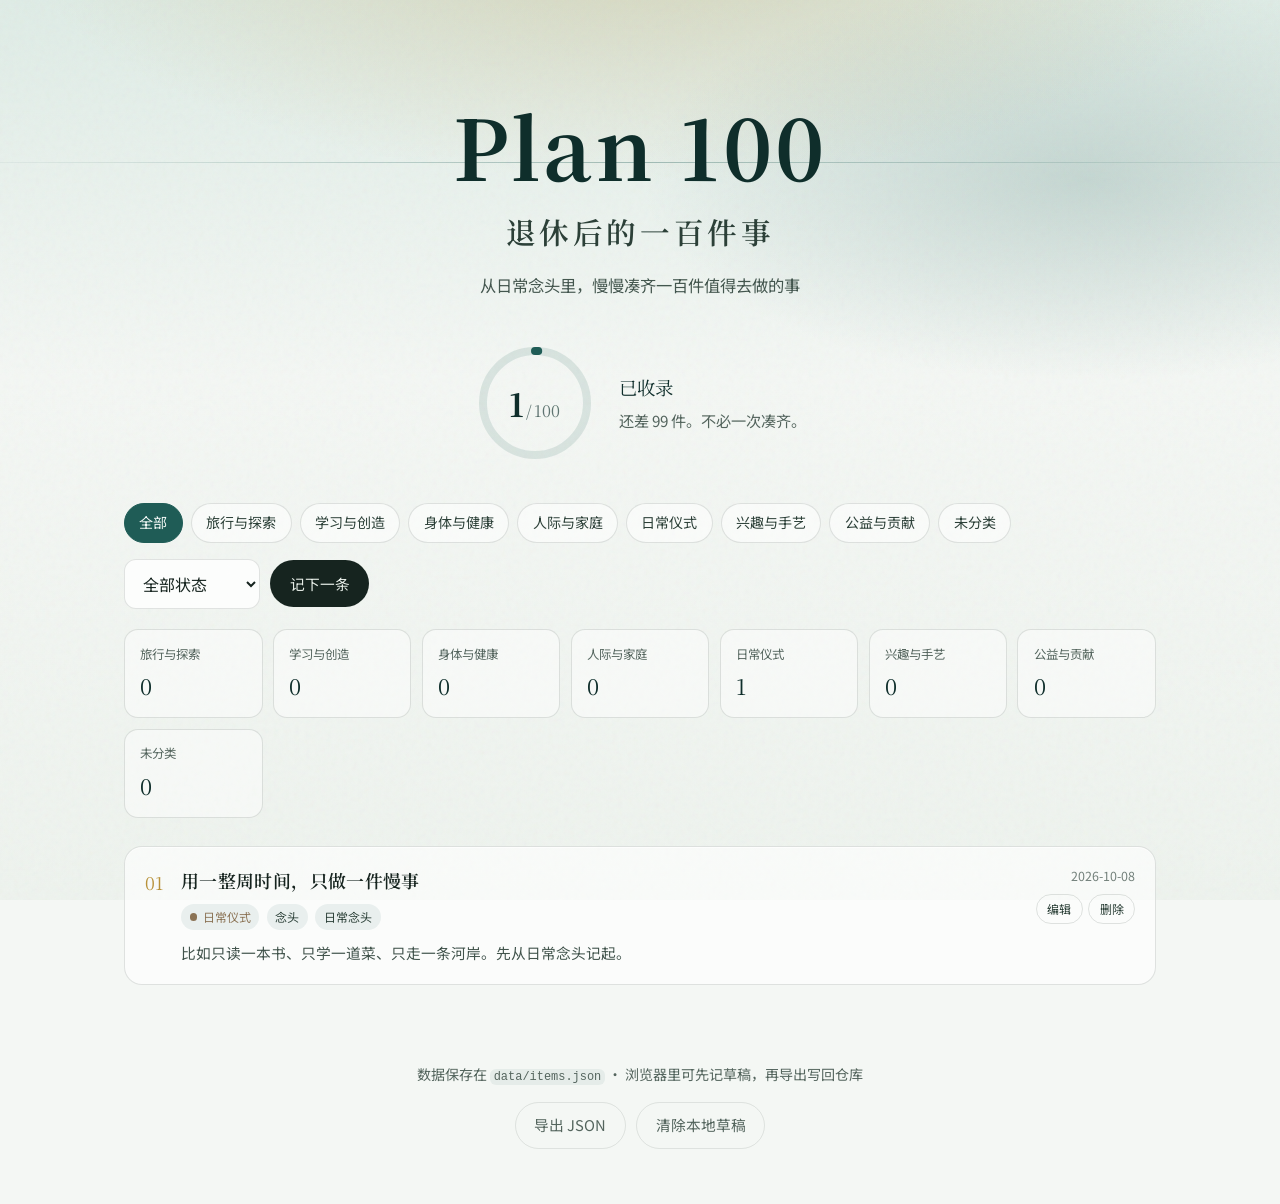
==== index.html @ b0f5d8f8 "Initialize Plan 100 static site for GitHub Pages. Track retirement wishes in data/items.json with a " ====
<!DOCTYPE html>
<html lang="zh-CN">
<head>
  <meta charset="UTF-8" />
  <meta name="viewport" content="width=device-width, initial-scale=1" />
  <meta name="description" content="退休后的一百件事 —— 从日常念头里，慢慢凑齐一百件值得去做的事" />
  <title>退休后的一百件事</title>
  <link rel="preconnect" href="https://fonts.googleapis.com" />
  <link rel="preconnect" href="https://fonts.gstatic.com" crossorigin />
  <link href="https://fonts.googleapis.com/css2?family=Noto+Sans+SC:wght@400;500;600&family=Noto+Serif+SC:wght@500;600;700&family=Newsreader:opsz,wght@6..72,500;6..72,600&display=swap" rel="stylesheet" />
  <link rel="stylesheet" href="css/style.css" />
</head>
<body>
  <div class="atmosphere" aria-hidden="true">
    <div class="horizon"></div>
    <div class="grain"></div>
  </div>

  <header class="hero">
    <p class="brand">Plan 100</p>
    <h1 id="site-title">退休后的一百件事</h1>
    <p class="lede" id="site-subtitle">从日常念头里，慢慢凑齐一百件值得去做的事</p>

    <div class="progress-block" aria-live="polite">
      <div class="progress-ring" role="img" aria-label="收集进度">
        <svg viewBox="0 0 120 120" width="120" height="120">
          <circle class="ring-track" cx="60" cy="60" r="52" />
          <circle class="ring-fill" id="ring-fill" cx="60" cy="60" r="52" />
        </svg>
        <div class="progress-num">
          <span id="count-current">0</span>
          <span class="progress-sep">/</span>
          <span id="count-goal">100</span>
        </div>
      </div>
      <div class="progress-copy">
        <p class="progress-label">已收录</p>
        <p class="progress-hint" id="progress-hint">每一条日常念头，都算数。</p>
      </div>
    </div>
  </header>

  <main class="main">
    <section class="toolbar" aria-label="筛选与操作">
      <div class="filters" id="filters" role="tablist" aria-label="按分类筛选"></div>
      <div class="toolbar-actions">
        <label class="status-filter">
          <span class="sr-only">状态</span>
          <select id="status-filter" aria-label="按状态筛选">
            <option value="all">全部状态</option>
            <option value="idea">念头</option>
            <option value="planned">打算做</option>
            <option value="doing">进行中</option>
            <option value="done">已完成</option>
          </select>
        </label>
        <button type="button" class="btn btn-primary" id="btn-add">记下一条</button>
      </div>
    </section>

    <section class="stats" id="stats" aria-label="分类概览"></section>

    <section class="board" aria-label="事项列表">
      <ul class="item-list" id="item-list"></ul>
      <p class="empty" id="empty-state" hidden>还没有符合条件的条目。从今天的一个念头开始吧。</p>
    </section>
  </main>

  <footer class="footer">
    <p>数据保存在 <code>data/items.json</code> · 浏览器里可先记草稿，再导出写回仓库</p>
    <div class="footer-actions">
      <button type="button" class="btn btn-ghost" id="btn-export">导出 JSON</button>
      <button type="button" class="btn btn-ghost" id="btn-reset-draft">清除本地草稿</button>
    </div>
  </footer>

  <dialog class="modal" id="item-modal" aria-labelledby="modal-title">
    <form method="dialog" id="item-form" class="modal-panel">
      <header class="modal-header">
        <h2 id="modal-title">记下一条</h2>
        <button type="submit" value="cancel" class="icon-close" aria-label="关闭">×</button>
      </header>

      <div class="modal-body">
        <label>
          想做的事
          <input type="text" name="title" id="field-title" required maxlength="80" placeholder="例如：学会修一把椅子" />
        </label>
        <label>
          分类
          <select name="category" id="field-category" required></select>
        </label>
        <label>
          状态
          <select name="status" id="field-status">
            <option value="idea">念头</option>
            <option value="planned">打算做</option>
            <option value="doing">进行中</option>
            <option value="done">已完成</option>
          </select>
        </label>
        <label>
          念头从哪来
          <input type="text" name="source" id="field-source" maxlength="40" placeholder="日常 / 旅行 / 聊天 / 读书…" />
        </label>
        <label>
          备注
          <textarea name="note" id="field-note" rows="3" maxlength="280" placeholder="为什么想做、什么时候想到的…"></textarea>
        </label>
      </div>

      <footer class="modal-footer">
        <button type="submit" value="cancel" class="btn btn-ghost">取消</button>
        <button type="submit" value="save" class="btn btn-primary" id="btn-save">保存到本地</button>
      </footer>
    </form>
  </dialog>

  <script src="js/app.js" type="module"></script>
</body>
</html>
---- css/style.css ----
:root {
  --ink: #16241f;
  --ink-soft: #2c4038;
  --mist: #e8efe9;
  --paper: #f4f7f4;
  --sand: #d9c4a0;
  --gold: #b8923a;
  --teal: #1f5c56;
  --teal-deep: #0f2e2b;
  --line: rgba(22, 36, 31, 0.12);
  --shadow: 0 18px 50px rgba(15, 46, 43, 0.18);
  --radius: 18px;
  --font-display: "Noto Serif SC", "Newsreader", Georgia, serif;
  --font-body: "Noto Sans SC", "Helvetica Neue", sans-serif;
  --max: 1080px;
}

*,
*::before,
*::after {
  box-sizing: border-box;
}

html {
  scroll-behavior: smooth;
}

body {
  margin: 0;
  min-height: 100vh;
  color: var(--ink);
  font-family: var(--font-body);
  background: var(--paper);
  line-height: 1.65;
  overflow-x: hidden;
}

.atmosphere {
  position: fixed;
  inset: 0;
  z-index: -1;
  background:
    radial-gradient(ellipse 90% 55% at 50% -10%, rgba(184, 146, 58, 0.28), transparent 55%),
    radial-gradient(ellipse 70% 45% at 85% 20%, rgba(31, 92, 86, 0.18), transparent 50%),
    linear-gradient(180deg, #dfece6 0%, var(--paper) 42%, #eef3ee 100%);
}

.horizon {
  position: absolute;
  left: -10%;
  right: -10%;
  top: 18vh;
  height: 1px;
  background: linear-gradient(90deg, transparent, rgba(31, 92, 86, 0.35), transparent);
  transform: scaleX(0.96);
  animation: horizon-breathe 8s ease-in-out infinite;
}

.grain {
  position: absolute;
  inset: 0;
  opacity: 0.045;
  background-image: url("data:image/svg+xml,%3Csvg viewBox='0 0 200 200' xmlns='http://www.w3.org/2000/svg'%3E%3Cfilter id='n'%3E%3CfeTurbulence type='fractalNoise' baseFrequency='0.85' numOctaves='3' stitchTiles='stitch'/%3E%3C/filter%3E%3Crect width='100%25' height='100%25' filter='url(%23n)'/%3E%3C/svg%3E");
  pointer-events: none;
}

@keyframes horizon-breathe {
  0%, 100% { opacity: 0.45; transform: scaleX(0.94); }
  50% { opacity: 0.85; transform: scaleX(1); }
}

.sr-only {
  position: absolute;
  width: 1px;
  height: 1px;
  padding: 0;
  margin: -1px;
  overflow: hidden;
  clip: rect(0, 0, 0, 0);
  border: 0;
}

.hero {
  max-width: var(--max);
  margin: 0 auto;
  padding: clamp(3.5rem, 10vw, 6.5rem) 1.5rem 2.5rem;
  text-align: center;
  animation: rise 0.9s ease both;
}

@keyframes rise {
  from { opacity: 0; transform: translateY(18px); }
  to { opacity: 1; transform: translateY(0); }
}

.brand {
  margin: 0 0 1.25rem;
  font-family: var(--font-display);
  font-size: clamp(2.8rem, 8vw, 5.2rem);
  font-weight: 700;
  letter-spacing: 0.04em;
  line-height: 1;
  color: var(--teal-deep);
}

.hero h1 {
  margin: 0;
  font-family: var(--font-display);
  font-size: clamp(1.35rem, 3.2vw, 1.85rem);
  font-weight: 600;
  letter-spacing: 0.12em;
  color: var(--ink-soft);
}

.lede {
  max-width: 28em;
  margin: 1rem auto 0;
  color: var(--ink-soft);
  font-size: 1.02rem;
  opacity: 0.88;
}

.progress-block {
  display: flex;
  align-items: center;
  justify-content: center;
  gap: 1.5rem;
  margin-top: 2.75rem;
  text-align: left;
  animation: rise 1.1s 0.15s ease both;
}

.progress-ring {
  position: relative;
  width: 120px;
  height: 120px;
  flex-shrink: 0;
}

.progress-ring svg {
  transform: rotate(-90deg);
}

.ring-track,
.ring-fill {
  fill: none;
  stroke-width: 8;
}

.ring-track {
  stroke: rgba(31, 92, 86, 0.12);
}

.ring-fill {
  stroke: var(--teal);
  stroke-linecap: round;
  stroke-dasharray: 326.73;
  stroke-dashoffset: 326.73;
  transition: stroke-dashoffset 0.8s ease;
}

.progress-num {
  position: absolute;
  inset: 0;
  display: grid;
  place-content: center;
  grid-auto-flow: column;
  align-items: baseline;
  gap: 0.15rem;
  font-family: var(--font-display);
  color: var(--teal-deep);
}

#count-current {
  font-size: 2rem;
  font-weight: 700;
}

.progress-sep,
#count-goal {
  font-size: 1rem;
  opacity: 0.65;
}

.progress-label {
  margin: 0;
  font-family: var(--font-display);
  font-size: 1.15rem;
  color: var(--teal-deep);
}

.progress-hint {
  margin: 0.35rem 0 0;
  max-width: 16em;
  color: var(--ink-soft);
  font-size: 0.95rem;
  opacity: 0.8;
}

.main {
  max-width: var(--max);
  margin: 0 auto;
  padding: 0 1.5rem 4rem;
}

.toolbar {
  display: flex;
  flex-wrap: wrap;
  align-items: center;
  justify-content: space-between;
  gap: 1rem;
  margin-bottom: 1.25rem;
  animation: rise 1s 0.25s ease both;
}

.filters {
  display: flex;
  flex-wrap: wrap;
  gap: 0.5rem;
}

.filter-chip {
  border: 1px solid var(--line);
  background: rgba(255, 255, 255, 0.55);
  color: var(--ink-soft);
  border-radius: 999px;
  padding: 0.45rem 0.9rem;
  font: inherit;
  font-size: 0.88rem;
  cursor: pointer;
  transition: background 0.2s ease, border-color 0.2s ease, transform 0.2s ease;
}

.filter-chip:hover {
  transform: translateY(-1px);
  border-color: rgba(31, 92, 86, 0.35);
}

.filter-chip[aria-selected="true"] {
  background: var(--teal);
  border-color: var(--teal);
  color: #f7fbf9;
}

.toolbar-actions {
  display: flex;
  flex-wrap: wrap;
  gap: 0.65rem;
  align-items: center;
}

.status-filter select,
.modal-body select,
.modal-body input,
.modal-body textarea {
  width: 100%;
  border: 1px solid var(--line);
  border-radius: 12px;
  padding: 0.7rem 0.85rem;
  font: inherit;
  background: rgba(255, 255, 255, 0.8);
  color: var(--ink);
}

.status-filter select {
  width: auto;
  min-width: 8.5rem;
}

.btn {
  border: 1px solid transparent;
  border-radius: 999px;
  padding: 0.65rem 1.15rem;
  font: inherit;
  font-size: 0.92rem;
  cursor: pointer;
  transition: transform 0.2s ease, background 0.2s ease, border-color 0.2s ease;
}

.btn:hover {
  transform: translateY(-1px);
}

.btn-primary {
  background: var(--ink);
  color: var(--mist);
}

.btn-primary:hover {
  background: var(--teal-deep);
}

.btn-ghost {
  background: transparent;
  border-color: var(--line);
  color: var(--ink-soft);
}

.stats {
  display: grid;
  grid-template-columns: repeat(auto-fill, minmax(120px, 1fr));
  gap: 0.65rem;
  margin-bottom: 1.75rem;
  animation: rise 1s 0.35s ease both;
}

.stat-card {
  padding: 0.85rem 0.95rem;
  border-radius: 14px;
  background: rgba(255, 255, 255, 0.45);
  border: 1px solid var(--line);
}

.stat-card .name {
  display: block;
  font-size: 0.78rem;
  color: var(--ink-soft);
  opacity: 0.8;
}

.stat-card .num {
  display: block;
  margin-top: 0.25rem;
  font-family: var(--font-display);
  font-size: 1.35rem;
  color: var(--teal-deep);
}

.item-list {
  list-style: none;
  margin: 0;
  padding: 0;
  display: grid;
  gap: 0.9rem;
}

.item {
  display: grid;
  grid-template-columns: auto 1fr auto;
  gap: 1rem;
  align-items: start;
  padding: 1.15rem 1.25rem;
  border-radius: var(--radius);
  background: rgba(255, 255, 255, 0.62);
  border: 1px solid var(--line);
  box-shadow: 0 1px 0 rgba(255, 255, 255, 0.6) inset;
  transition: transform 0.25s ease, box-shadow 0.25s ease;
  animation: rise 0.55s ease both;
}

.item:hover {
  transform: translateY(-2px);
  box-shadow: var(--shadow);
}

.item-index {
  font-family: var(--font-display);
  font-size: 1.1rem;
  color: var(--gold);
  min-width: 2ch;
  padding-top: 0.15rem;
}

.item-body h3 {
  margin: 0;
  font-family: var(--font-display);
  font-size: 1.12rem;
  font-weight: 600;
  letter-spacing: 0.02em;
}

.item-meta {
  display: flex;
  flex-wrap: wrap;
  gap: 0.45rem;
  margin-top: 0.55rem;
}

.tag {
  display: inline-flex;
  align-items: center;
  gap: 0.35rem;
  padding: 0.2rem 0.55rem;
  border-radius: 999px;
  font-size: 0.75rem;
  background: rgba(31, 92, 86, 0.08);
  color: var(--ink-soft);
}

.tag-dot {
  width: 0.45rem;
  height: 0.45rem;
  border-radius: 50%;
  background: currentColor;
}

.item-note {
  margin: 0.7rem 0 0;
  color: var(--ink-soft);
  font-size: 0.92rem;
  opacity: 0.9;
}

.item-side {
  display: flex;
  flex-direction: column;
  align-items: flex-end;
  gap: 0.5rem;
}

.item-date {
  font-size: 0.78rem;
  color: var(--ink-soft);
  opacity: 0.65;
  white-space: nowrap;
}

.item-actions {
  display: flex;
  gap: 0.35rem;
}

.item-actions button {
  border: 1px solid var(--line);
  background: transparent;
  border-radius: 999px;
  padding: 0.25rem 0.65rem;
  font: inherit;
  font-size: 0.75rem;
  color: var(--ink-soft);
  cursor: pointer;
}

.empty {
  text-align: center;
  padding: 3rem 1rem;
  color: var(--ink-soft);
  opacity: 0.75;
}

.footer {
  max-width: var(--max);
  margin: 0 auto;
  padding: 0 1.5rem 3.5rem;
  text-align: center;
  color: var(--ink-soft);
  font-size: 0.88rem;
  opacity: 0.8;
}

.footer code {
  font-size: 0.85em;
  padding: 0.1em 0.35em;
  border-radius: 6px;
  background: rgba(31, 92, 86, 0.08);
}

.footer-actions {
  display: flex;
  justify-content: center;
  gap: 0.65rem;
  margin-top: 0.85rem;
  flex-wrap: wrap;
}

.modal {
  border: none;
  padding: 0;
  background: transparent;
  max-width: calc(100vw - 2rem);
}

.modal::backdrop {
  background: rgba(15, 46, 43, 0.45);
  backdrop-filter: blur(4px);
}

.modal-panel {
  width: min(440px, 100%);
  margin: auto;
  border-radius: 22px;
  background: var(--paper);
  border: 1px solid rgba(255, 255, 255, 0.5);
  box-shadow: var(--shadow);
  overflow: hidden;
  animation: rise 0.35s ease both;
}

.modal-header,
.modal-footer {
  display: flex;
  align-items: center;
  justify-content: space-between;
  padding: 1rem 1.25rem;
}

.modal-header {
  border-bottom: 1px solid var(--line);
}

.modal-header h2 {
  margin: 0;
  font-family: var(--font-display);
  font-size: 1.2rem;
}

.icon-close {
  border: none;
  background: transparent;
  font-size: 1.6rem;
  line-height: 1;
  color: var(--ink-soft);
  cursor: pointer;
}

.modal-body {
  display: grid;
  gap: 0.9rem;
  padding: 1.15rem 1.25rem;
}

.modal-body label {
  display: grid;
  gap: 0.35rem;
  font-size: 0.88rem;
  color: var(--ink-soft);
}

.modal-footer {
  border-top: 1px solid var(--line);
  justify-content: flex-end;
  gap: 0.5rem;
}

@media (max-width: 720px) {
  .progress-block {
    flex-direction: column;
    text-align: center;
  }

  .progress-hint {
    max-width: none;
  }

  .item {
    grid-template-columns: auto 1fr;
  }

  .item-side {
    grid-column: 1 / -1;
    flex-direction: row;
    justify-content: space-between;
    align-items: center;
  }
}
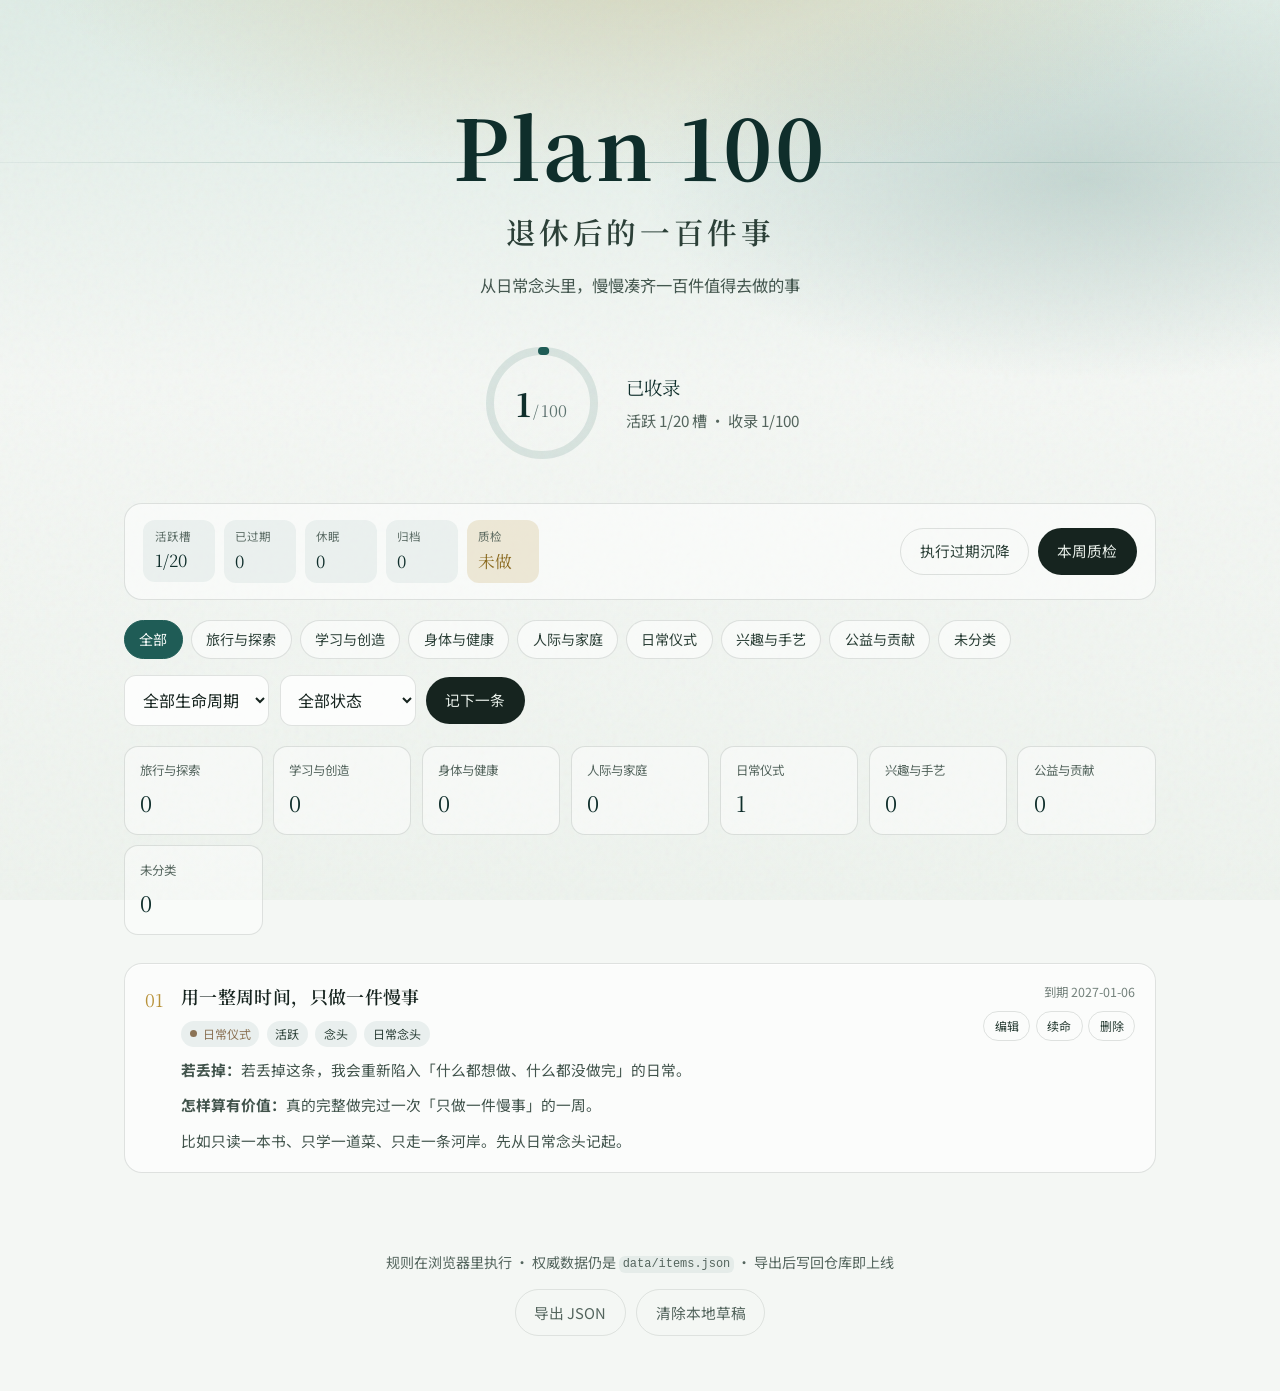
==== commit 4e5add24: "Add browser-side governance so Plan 100 can grow in quality, not just count. Enforce active slots, b" ====
--- a/index.html
+++ b/index.html
@@ -41,9 +41,27 @@
   </header>
 
   <main class="main">
+    <section class="gov-bar" id="gov-bar" aria-label="增质治理">
+      <div class="gov-metrics" id="gov-metrics"></div>
+      <div class="gov-actions">
+        <button type="button" class="btn btn-ghost" id="btn-apply-decay">执行过期沉降</button>
+        <button type="button" class="btn btn-primary" id="btn-review">本周质检</button>
+      </div>
+    </section>
+
     <section class="toolbar" aria-label="筛选与操作">
       <div class="filters" id="filters" role="tablist" aria-label="按分类筛选"></div>
       <div class="toolbar-actions">
+        <label class="status-filter">
+          <span class="sr-only">生命周期</span>
+          <select id="lane-filter" aria-label="按生命周期筛选">
+            <option value="all">全部生命周期</option>
+            <option value="draft">草稿</option>
+            <option value="active">活跃</option>
+            <option value="dormant">休眠</option>
+            <option value="archived">归档</option>
+          </select>
+        </label>
         <label class="status-filter">
           <span class="sr-only">状态</span>
           <select id="status-filter" aria-label="按状态筛选">
@@ -67,7 +85,7 @@
   </main>
 
   <footer class="footer">
-    <p>数据保存在 <code>data/items.json</code> · 浏览器里可先记草稿，再导出写回仓库</p>
+    <p>规则在浏览器里执行 · 权威数据仍是 <code>data/items.json</code> · 导出后写回仓库即上线</p>
     <div class="footer-actions">
       <button type="button" class="btn btn-ghost" id="btn-export">导出 JSON</button>
       <button type="button" class="btn btn-ghost" id="btn-reset-draft">清除本地草稿</button>
@@ -75,7 +93,7 @@
   </footer>
 
   <dialog class="modal" id="item-modal" aria-labelledby="modal-title">
-    <form method="dialog" id="item-form" class="modal-panel">
+    <form method="dialog" id="item-form" class="modal-panel modal-wide">
       <header class="modal-header">
         <h2 id="modal-title">记下一条</h2>
         <button type="submit" value="cancel" class="icon-close" aria-label="关闭">×</button>
@@ -86,18 +104,41 @@
           想做的事
           <input type="text" name="title" id="field-title" required maxlength="80" placeholder="例如：学会修一把椅子" />
         </label>
+        <div class="field-row">
+          <label>
+            分类
+            <select name="category" id="field-category" required></select>
+          </label>
+          <label>
+            状态
+            <select name="status" id="field-status">
+              <option value="idea">念头</option>
+              <option value="planned">打算做</option>
+              <option value="doing">进行中</option>
+              <option value="done">已完成</option>
+            </select>
+          </label>
+          <label>
+            生命周期
+            <select name="lane" id="field-lane">
+              <option value="draft">草稿（不占槽）</option>
+              <option value="active">活跃（占槽）</option>
+              <option value="dormant">休眠</option>
+              <option value="archived">归档</option>
+            </select>
+          </label>
+        </div>
         <label>
-          分类
-          <select name="category" id="field-category" required></select>
+          出生证明 · 若丢掉它，我会失去什么？
+          <textarea name="whyLose" id="field-why-lose" rows="2" maxlength="200" required placeholder="写不出就先留在草稿，别占活跃槽"></textarea>
         </label>
         <label>
-          状态
-          <select name="status" id="field-status">
-            <option value="idea">念头</option>
-            <option value="planned">打算做</option>
-            <option value="doing">进行中</option>
-            <option value="done">已完成</option>
-          </select>
+          轨道 B · 怎样才算它真的有价值？
+          <textarea name="signal" id="field-signal" rows="2" maxlength="200" required placeholder="可观察的结果，不是「感觉还不错」"></textarea>
+        </label>
+        <label>
+          新建税 · 为何不能并入已有条目？（新建时填写）
+          <input type="text" name="mergeOf" id="field-merge-of" maxlength="120" placeholder="例如：与「慢事周」不同，因为……；并入则可写：并入 #1" />
         </label>
         <label>
           念头从哪来
@@ -105,17 +146,37 @@
         </label>
         <label>
           备注
-          <textarea name="note" id="field-note" rows="3" maxlength="280" placeholder="为什么想做、什么时候想到的…"></textarea>
+          <textarea name="note" id="field-note" rows="2" maxlength="280" placeholder="为什么想做、什么时候想到的…"></textarea>
         </label>
+        <p class="form-hint" id="slot-hint"></p>
       </div>
 
       <footer class="modal-footer">
         <button type="submit" value="cancel" class="btn btn-ghost">取消</button>
+        <button type="button" class="btn btn-ghost" id="btn-renew" hidden>续命 90 天</button>
         <button type="submit" value="save" class="btn btn-primary" id="btn-save">保存到本地</button>
       </footer>
     </form>
   </dialog>
 
+  <dialog class="modal" id="review-modal" aria-labelledby="review-title">
+    <div class="modal-panel modal-wide">
+      <header class="modal-header">
+        <h2 id="review-title">本周质检</h2>
+        <button type="button" class="icon-close" id="review-close" aria-label="关闭">×</button>
+      </header>
+      <div class="modal-body">
+        <p class="form-hint">从活跃槽随机抽若干条。对每条做「杀伤测试」：若它其实不重要，你敢把它降为休眠吗？</p>
+        <ul class="review-list" id="review-list"></ul>
+        <p class="empty" id="review-empty" hidden>当前没有活跃条目可抽检。</p>
+      </div>
+      <footer class="modal-footer">
+        <button type="button" class="btn btn-ghost" id="review-reshuffle">换一批</button>
+        <button type="button" class="btn btn-primary" id="review-done">完成本周质检</button>
+      </footer>
+    </div>
+  </dialog>
+
   <script src="js/app.js" type="module"></script>
 </body>
 </html>
--- a/css/style.css
+++ b/css/style.css
@@ -203,6 +203,61 @@
   padding: 0 1.5rem 4rem;
 }
 
+.gov-bar {
+  display: flex;
+  flex-wrap: wrap;
+  align-items: center;
+  justify-content: space-between;
+  gap: 1rem;
+  margin-bottom: 1.25rem;
+  padding: 1rem 1.15rem;
+  border-radius: var(--radius);
+  background: rgba(255, 255, 255, 0.5);
+  border: 1px solid var(--line);
+  animation: rise 1s 0.2s ease both;
+}
+
+.gov-metrics {
+  display: flex;
+  flex-wrap: wrap;
+  gap: 0.55rem;
+}
+
+.gov-chip {
+  display: grid;
+  gap: 0.1rem;
+  min-width: 4.5rem;
+  padding: 0.45rem 0.7rem;
+  border-radius: 12px;
+  background: rgba(31, 92, 86, 0.06);
+}
+
+.gov-chip .k {
+  font-size: 0.72rem;
+  color: var(--ink-soft);
+  opacity: 0.75;
+}
+
+.gov-chip .v {
+  font-family: var(--font-display);
+  font-size: 1.05rem;
+  color: var(--teal-deep);
+}
+
+.gov-chip.warn {
+  background: rgba(184, 146, 58, 0.18);
+}
+
+.gov-chip.warn .v {
+  color: #8a6a1f;
+}
+
+.gov-actions {
+  display: flex;
+  flex-wrap: wrap;
+  gap: 0.55rem;
+}
+
 .toolbar {
   display: flex;
   flex-wrap: wrap;
@@ -353,6 +408,79 @@
   box-shadow: var(--shadow);
 }
 
+.item-expired {
+  border-color: rgba(184, 146, 58, 0.55);
+  background: rgba(255, 248, 230, 0.7);
+}
+
+.lane-dormant,
+.lane-archived {
+  opacity: 0.78;
+}
+
+.tag-warn {
+  background: rgba(184, 146, 58, 0.22) !important;
+  color: #7a5c14 !important;
+}
+
+.field-row {
+  display: grid;
+  grid-template-columns: repeat(3, 1fr);
+  gap: 0.75rem;
+}
+
+.form-hint {
+  margin: 0;
+  font-size: 0.85rem;
+  color: var(--ink-soft);
+  opacity: 0.85;
+}
+
+.form-hint.warn {
+  color: #8a6a1f;
+  opacity: 1;
+}
+
+.modal-wide {
+  width: min(560px, 100%);
+}
+
+.modal-panel.modal-wide {
+  width: min(560px, 100%);
+}
+
+.review-list {
+  list-style: none;
+  margin: 0;
+  padding: 0;
+  display: grid;
+  gap: 0.85rem;
+}
+
+.review-item {
+  padding: 0.9rem 1rem;
+  border-radius: 14px;
+  border: 1px solid var(--line);
+  background: rgba(255, 255, 255, 0.55);
+}
+
+.review-item h3 {
+  margin: 0 0 0.5rem;
+  font-family: var(--font-display);
+  font-size: 1.05rem;
+}
+
+.review-item p {
+  margin: 0.35rem 0;
+  font-size: 0.9rem;
+  color: var(--ink-soft);
+}
+
+.review-item.reviewed {
+  opacity: 0.65;
+  border-color: rgba(31, 92, 86, 0.35);
+}
+
 .item-index {
   font-family: var(--font-display);
   font-size: 1.1rem;
@@ -542,6 +670,10 @@
     max-width: none;
   }
 
+  .field-row {
+    grid-template-columns: 1fr;
+  }
+
   .item {
     grid-template-columns: auto 1fr;
   }
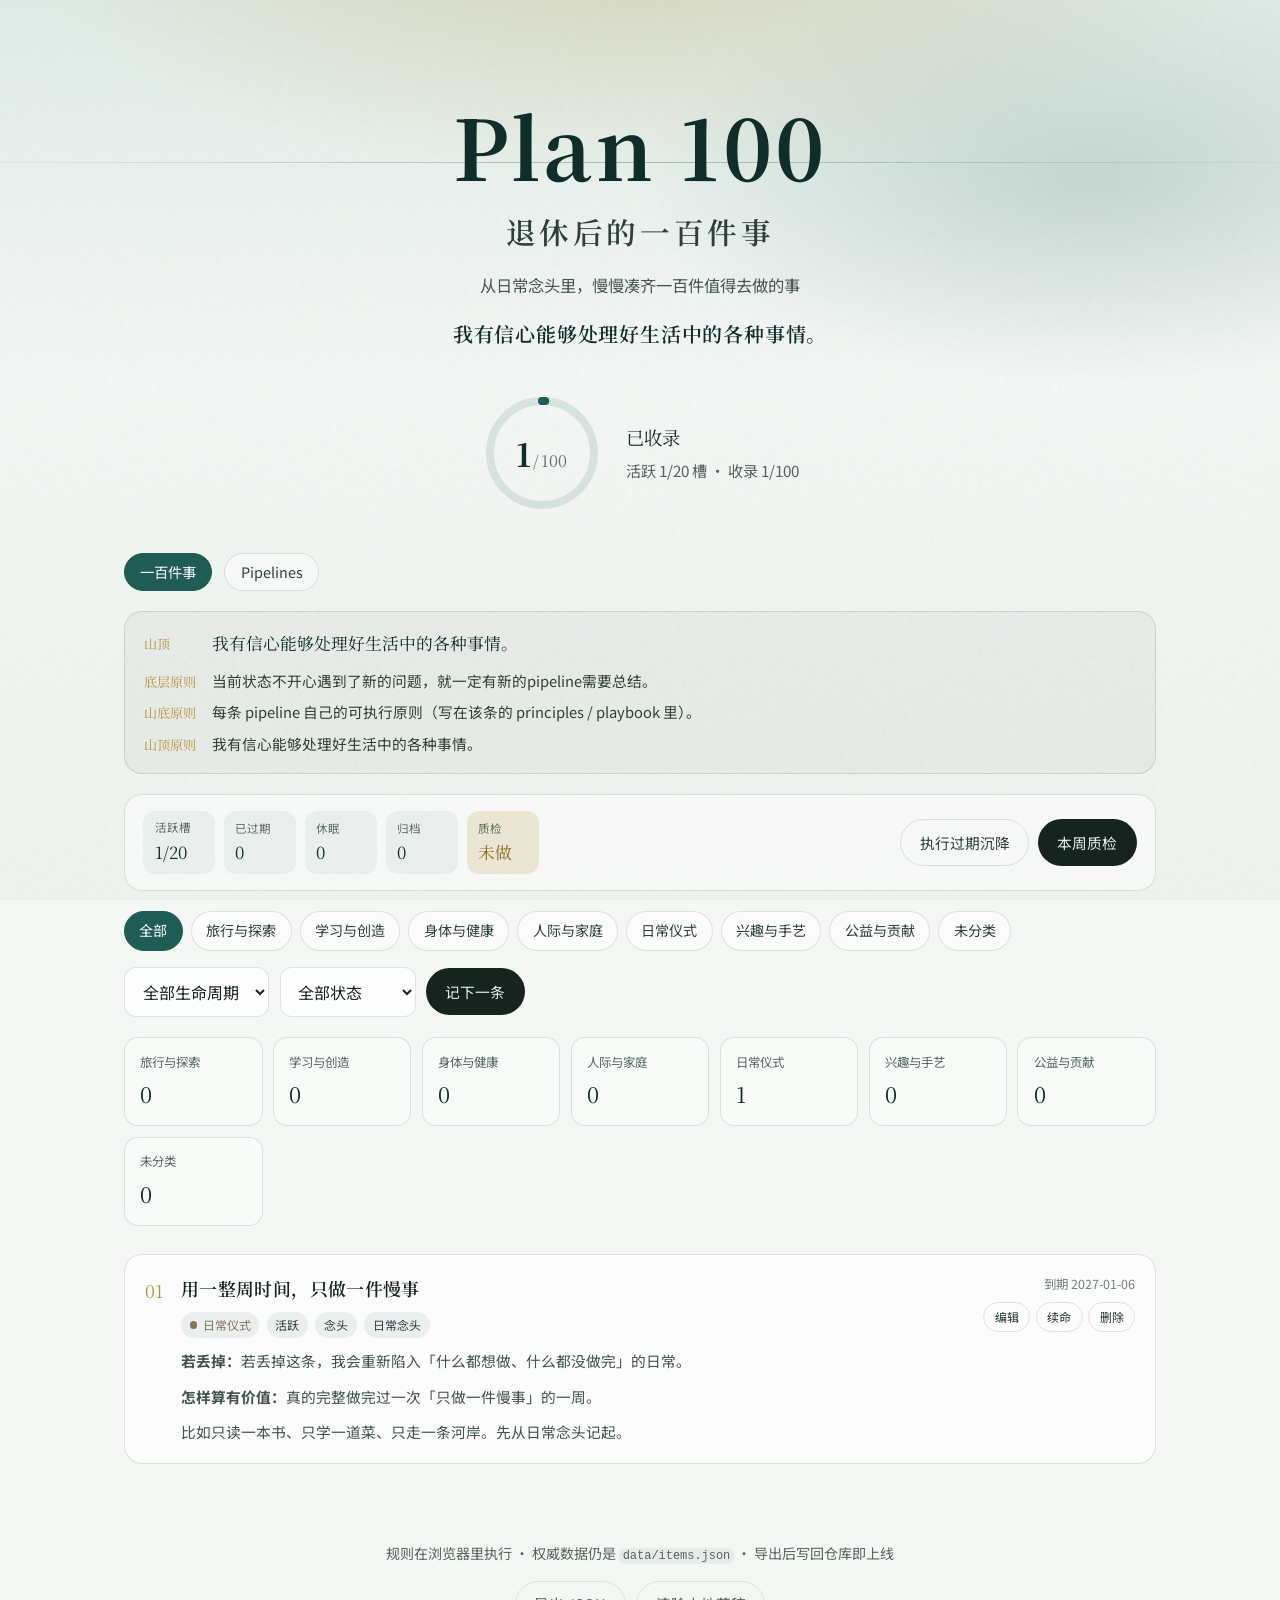
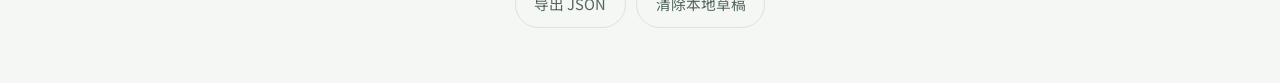
==== commit 631076b8: "Add pipelines catalog, charter layers, and two active playbooks. Capture the north-star life state a" ====
--- a/index.html
+++ b/index.html
@@ -20,6 +20,7 @@
     <p class="brand">Plan 100</p>
     <h1 id="site-title">退休后的一百件事</h1>
     <p class="lede" id="site-subtitle">从日常念头里，慢慢凑齐一百件值得去做的事</p>
+    <p class="north-star" id="north-star">我有信心能够处理好生活中的各种事情。</p>
 
     <div class="progress-block" aria-live="polite">
       <div class="progress-ring" role="img" aria-label="收集进度">
@@ -41,6 +42,13 @@
   </header>
 
   <main class="main">
+    <nav class="site-nav" aria-label="站点导航">
+      <a href="index.html" aria-current="page">一百件事</a>
+      <a href="pipelines.html">Pipelines</a>
+    </nav>
+
+    <section class="charter" id="charter" aria-label="项目原则"></section>
+
     <section class="gov-bar" id="gov-bar" aria-label="增质治理">
       <div class="gov-metrics" id="gov-metrics"></div>
       <div class="gov-actions">
--- a/css/style.css
+++ b/css/style.css
@@ -120,6 +120,57 @@
   opacity: 0.88;
 }
 
+.north-star {
+  max-width: 22em;
+  margin: 1.25rem auto 0;
+  font-family: var(--font-display);
+  font-size: clamp(1.05rem, 2.4vw, 1.25rem);
+  font-weight: 600;
+  letter-spacing: 0.04em;
+  color: var(--teal-deep);
+  line-height: 1.5;
+}
+
+.charter {
+  margin-bottom: 1.25rem;
+  padding: 1.1rem 1.2rem;
+  border-radius: var(--radius);
+  background: rgba(15, 46, 43, 0.04);
+  border: 1px solid var(--line);
+  text-align: left;
+  animation: rise 1s 0.16s ease both;
+}
+
+.charter-north {
+  margin: 0 0 0.75rem;
+  font-family: var(--font-display);
+  font-size: 1.05rem;
+  color: var(--teal-deep);
+}
+
+.charter-layers {
+  margin: 0;
+  padding: 0;
+  list-style: none;
+  display: grid;
+  gap: 0.55rem;
+}
+
+.charter-layers li {
+  font-size: 0.92rem;
+  color: var(--ink-soft);
+  line-height: 1.55;
+}
+
+.charter-k {
+  display: inline-block;
+  min-width: 4.5em;
+  margin-right: 0.55rem;
+  font-family: var(--font-display);
+  font-size: 0.82rem;
+  color: var(--gold);
+}
+
 .progress-block {
   display: flex;
   align-items: center;
@@ -201,6 +252,49 @@
   max-width: var(--max);
   margin: 0 auto;
   padding: 0 1.5rem 4rem;
+}
+
+.site-nav {
+  display: flex;
+  gap: 0.75rem;
+  margin-bottom: 1.25rem;
+  animation: rise 1s 0.18s ease both;
+}
+
+.site-nav a {
+  text-decoration: none;
+  color: var(--ink-soft);
+  border: 1px solid var(--line);
+  border-radius: 999px;
+  padding: 0.4rem 0.95rem;
+  font-size: 0.9rem;
+  background: rgba(255, 255, 255, 0.45);
+}
+
+.site-nav a[aria-current="page"] {
+  background: var(--teal);
+  border-color: var(--teal);
+  color: #f7fbf9;
+}
+
+.brand-link {
+  color: inherit;
+  text-decoration: none;
+}
+
+.principle-list {
+  margin: 0.75rem 0 0;
+  padding-left: 1.2rem;
+  color: var(--ink-soft);
+  font-size: 0.92rem;
+}
+
+.btn-small {
+  display: inline-flex;
+  align-items: center;
+  padding: 0.35rem 0.75rem;
+  font-size: 0.8rem;
+  text-decoration: none;
 }
 
 .gov-bar {
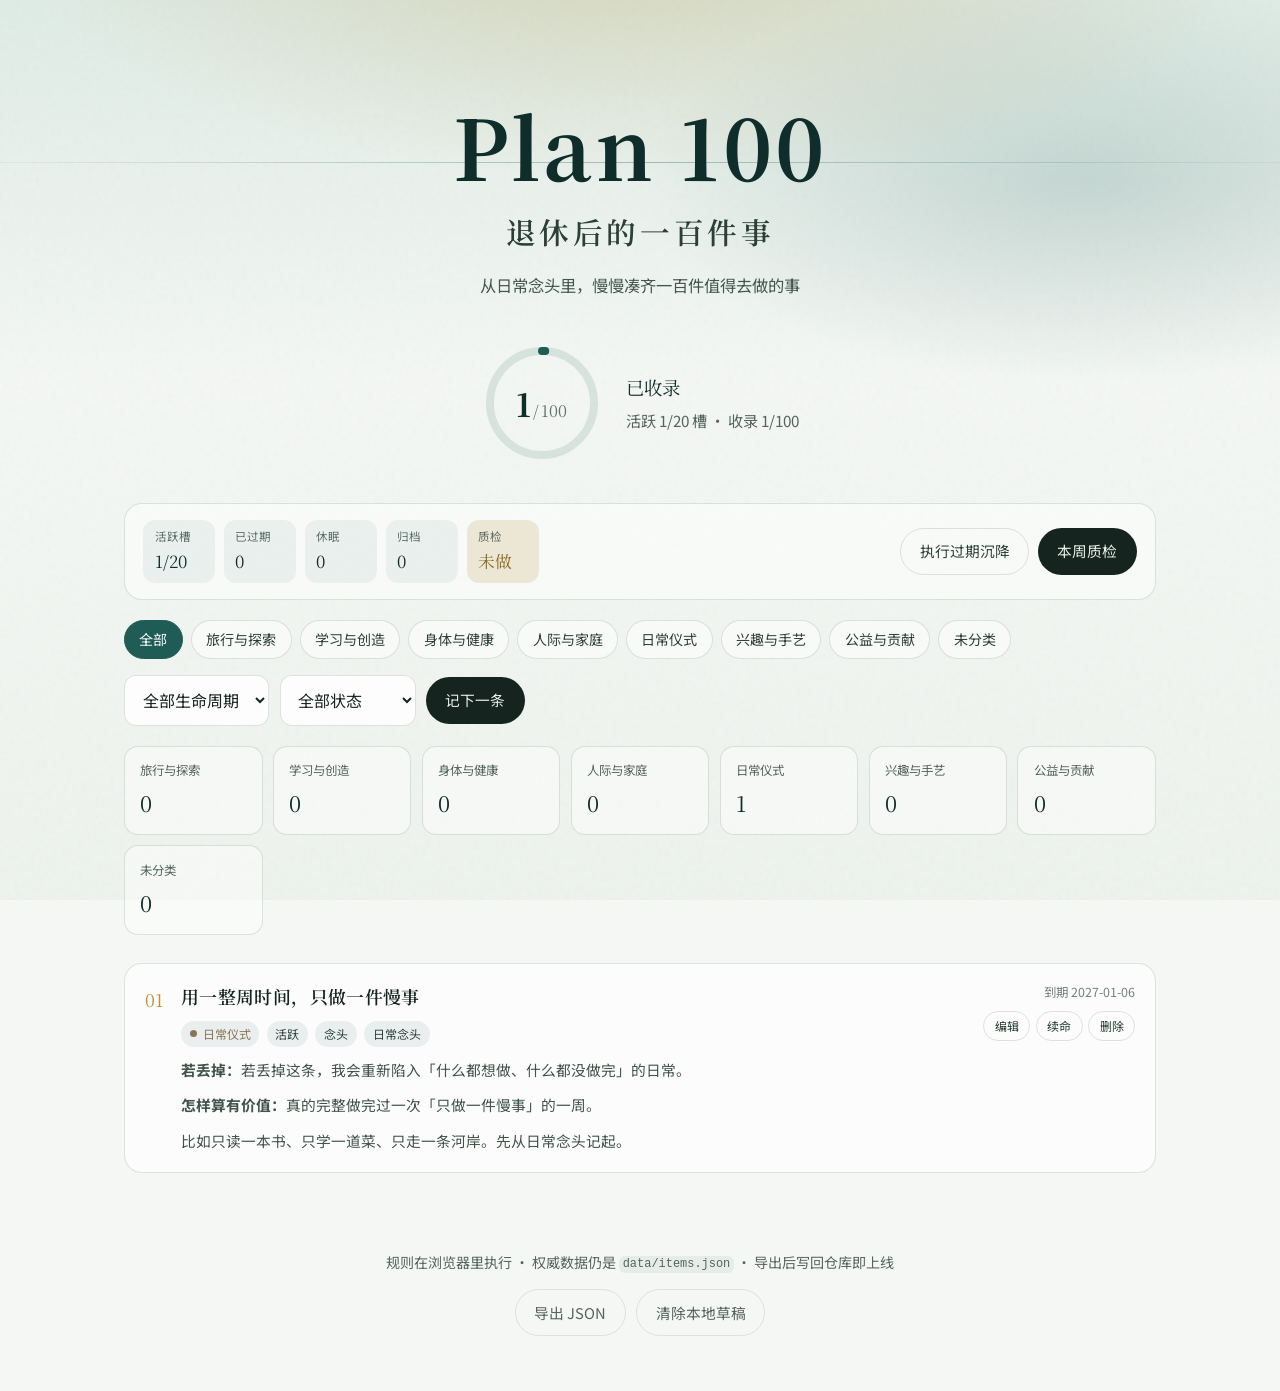
==== commit df34430c: "Update index.html" ====
--- a/index.html
+++ b/index.html
@@ -20,7 +20,6 @@
     <p class="brand">Plan 100</p>
     <h1 id="site-title">退休后的一百件事</h1>
     <p class="lede" id="site-subtitle">从日常念头里，慢慢凑齐一百件值得去做的事</p>
-    <p class="north-star" id="north-star">我有信心能够处理好生活中的各种事情。</p>
 
     <div class="progress-block" aria-live="polite">
       <div class="progress-ring" role="img" aria-label="收集进度">
@@ -42,13 +41,6 @@
   </header>
 
   <main class="main">
-    <nav class="site-nav" aria-label="站点导航">
-      <a href="index.html" aria-current="page">一百件事</a>
-      <a href="pipelines.html">Pipelines</a>
-    </nav>
-
-    <section class="charter" id="charter" aria-label="项目原则"></section>
-
     <section class="gov-bar" id="gov-bar" aria-label="增质治理">
       <div class="gov-metrics" id="gov-metrics"></div>
       <div class="gov-actions">
--- a/css/style.css
+++ b/css/style.css
@@ -517,6 +517,16 @@
   color: #7a5c14 !important;
 }
 
+.tag-origin-self {
+  background: rgba(31, 92, 86, 0.14) !important;
+  color: var(--teal-deep) !important;
+}
+
+.tag-origin-borrowed {
+  background: rgba(61, 90, 128, 0.14) !important;
+  color: #3d5a80 !important;
+}
+
 .field-row {
   display: grid;
   grid-template-columns: repeat(3, 1fr);
